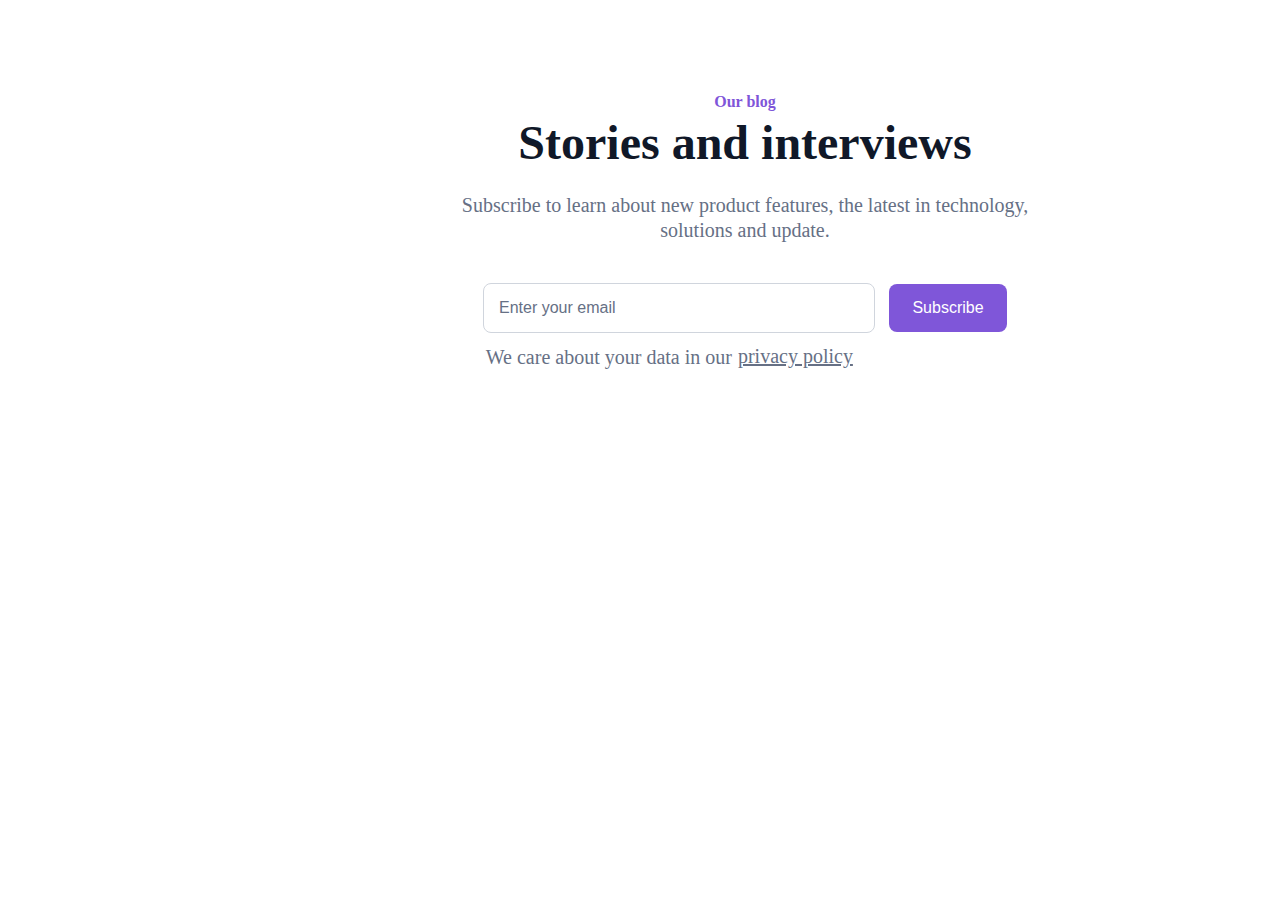
==== Dabira Adetunji/index.html @ af64d30d "added files and code language" ====
<!DOCTYPE html>
<html lang="en">
<head>
    <meta charset="UTF-8">
    <meta http-equiv="X-UA-Compatible" content="IE=edge">
    <meta name="viewport" content="width=device-width, initial-scale=1.0">
    <title>Miniproject</title>
    <link rel="stylesheet" href="./Stylesheet.css">
</head>
<body>
    <!--The banner section starts here-->
    <div class="Container">
        <div class="Padding">
            <div class="Content">
               <div class="Banner-text"> <span>Our blog</span>
                <h1>Stories and interviews</h1>
                <p>Subscribe to learn about new product features, the latest in technology, <br> solutions and update.</p> 
            </div>
                <div class="Srch-box">
                    <form action="email">
                        <input type="email" placeholder="Enter your email"> <button>Subscribe</button>
                    </form>
                </div>
                <div class="Para1"><p>We care about your data in our</p> <a href="#">privacy policy</a></div>

                <!--The web page Content starts here-->

        
                
        </div>
    </div>
    
</body>
</html>
---- Dabira Adetunji/Stylesheet.css ----
body {
  margin: 0;
  padding: 0;
  font-family: inter;
  color: black;
  text-decoration: none;
  width: auto;
  height: auto;
}

/*The Banner style starts here*/
.Container {
  width: 1440px;
  height: 488px;
  display: flex;
  justify-content: center;
  justify-items: center;
}

.Padding {
  padding: 96px 400px;
  display: flex;
  justify-content: center;
  align-items: center;
}
.Content {
  margin-top: 12px;
  text-align: center;
}

.Banner-text{
    margin-left: 50px;
}
.Content span {
  font-size: 16px;
  line-height: 24px;
  color: #7f56d9;
  font-weight: 700;
  margin-bottom: 14px;
}

.Content h1 {
  font-size: 48px;
  line-height: 60px;
  color: #101828;
  font-kerning: -2%;
  font-kerning: -15%;
  margin-top: -0.1px;
  margin-bottom: 0.1px;
}

.Content p {
  font-size: 20px;
  line-height: 25px;
  color: #667085;
  margin-bottom: 40px;
}

.Srch-box{
    margin-left: 100px;
    
}

.Srch-box input{
width: 360px;
height: 48px;
border: 1px #D0D5DD solid;
border-radius: 8px;
padding: 0px 15px;
margin-left: -50px;
}

::-webkit-input-placeholder{
    font-size: 16px;
    color: #667085;
    font-weight: 10%;
}

.Srch-box button{
    text-decoration: none;
    background-color: #7f56d9;
    border: none;
    border-radius: 8px;
    font-size: 16px;
    color: white;
    width: 118px;
    height: 48px;
    margin-left: 10px;
}

.Para1{
    display: flex;
    flex-direction: row;
    font-size: 20px;
    margin-left: 74px;
}


.Para1 a{
     margin: 12px 0px 0px 6px; 
    color: #667085;
    
}

.Para1 p{
    margin-top: 12px;
}

/*The Web page style starts here*/
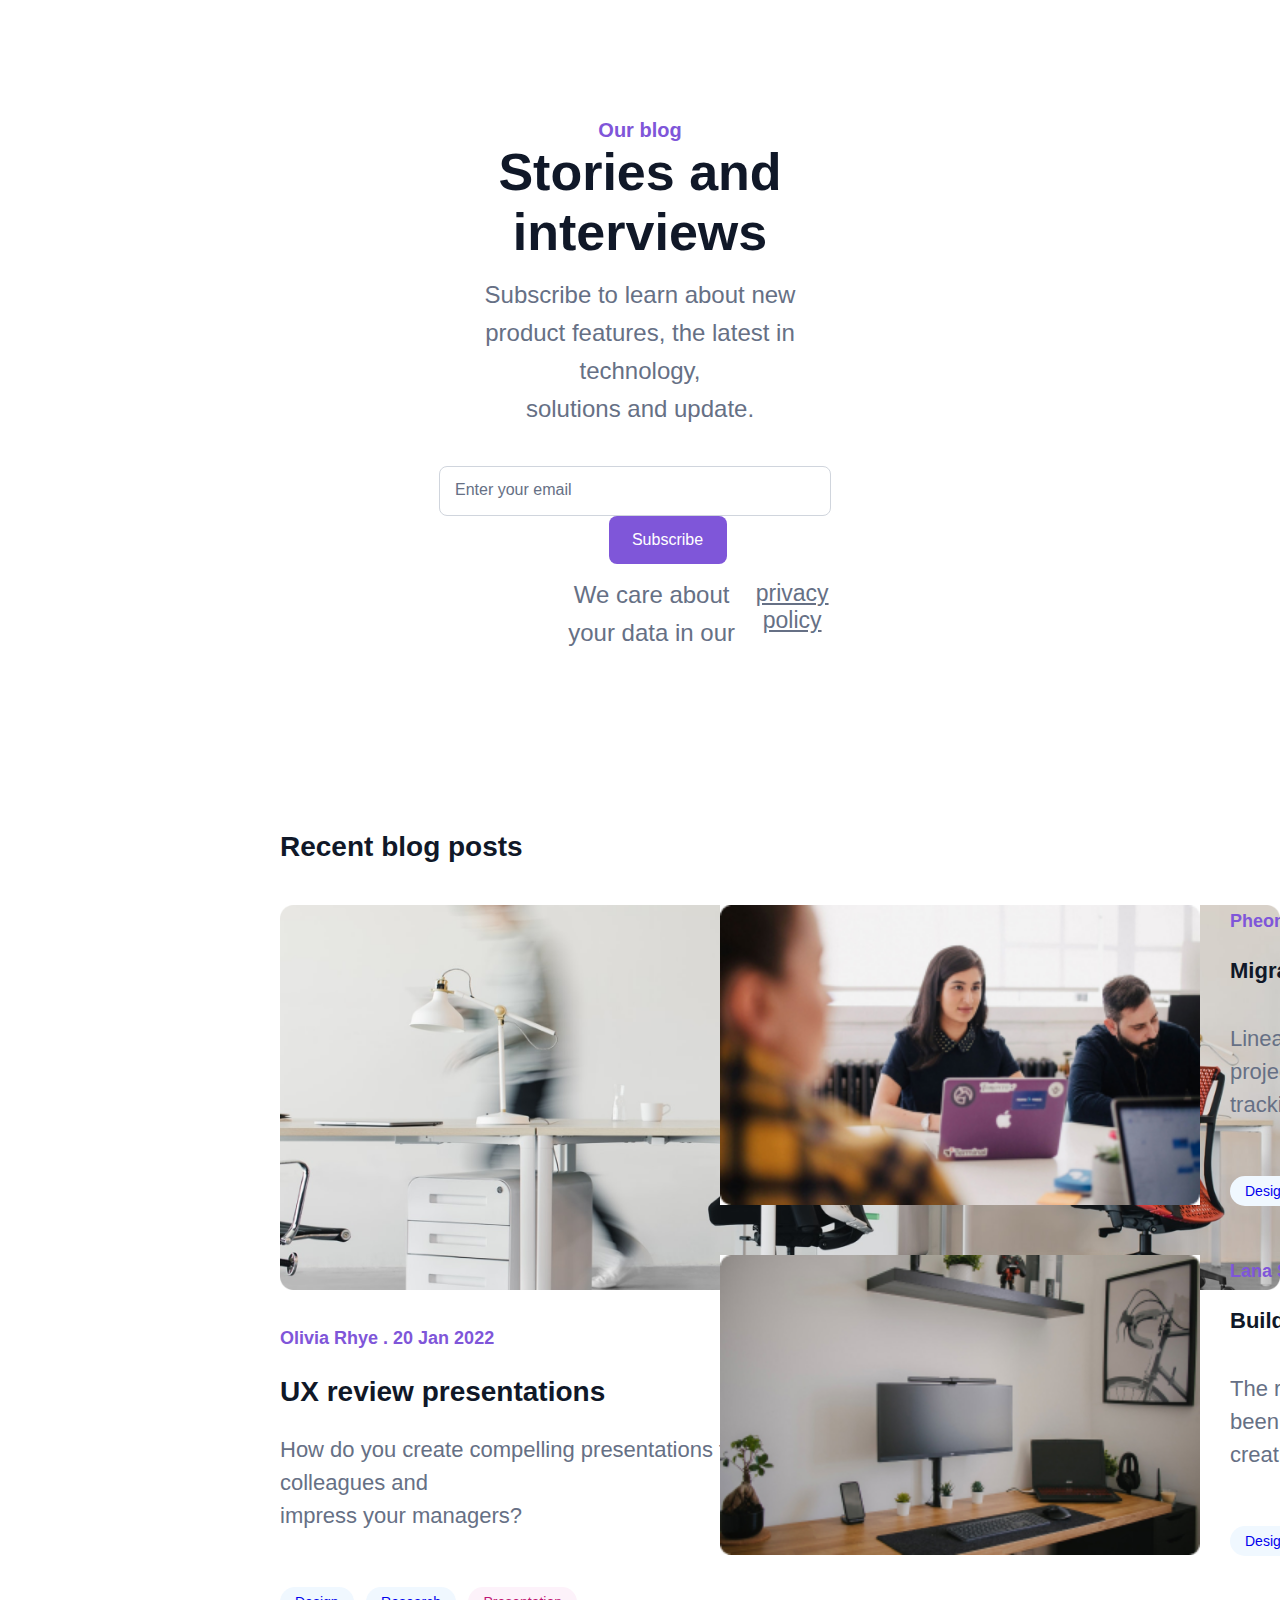
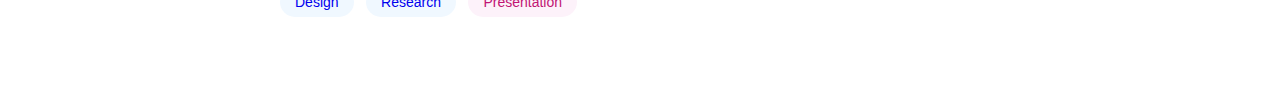
==== commit 46f77486: "Code edited" ====
--- a/Dabira Adetunji/index.html
+++ b/Dabira Adetunji/index.html
@@ -11,24 +11,70 @@
     <!--The banner section starts here-->
     <div class="Container">
         <div class="Padding">
-            <div class="Content">
-               <div class="Banner-text"> <span>Our blog</span>
+            <section class="Section1">
+        <div class="Sect1-padding">
+            <div class="Sect1-content">
+                <span>Our blog</span>
                 <h1>Stories and interviews</h1>
                 <p>Subscribe to learn about new product features, the latest in technology, <br> solutions and update.</p> 
-            </div>
+    
                 <div class="Srch-box">
                     <form action="email">
                         <input type="email" placeholder="Enter your email"> <button>Subscribe</button>
                     </form>
                 </div>
                 <div class="Para1"><p>We care about your data in our</p> <a href="#">privacy policy</a></div>
+            </section>
 
-                <!--The web page Content starts here-->
+             <!--The web page Content starts here-->
+    <section class="Section2">
+        <h2 class="Sect2-heading"> Recent blog posts</h2>
 
-        
-                
+           <div class="Cards-1">
+               <div class="Left-card">
+                   <div class="Left-card-content">
+                       <img src="./imag(1).png" alt="Card1" width="1000px"> <br>
+                       <span>Olivia Rhye <strong>.</strong> 20 Jan 2022</span>
+                       <h2>UX review presentations</h2>
+                       <p>How do you create compelling presentations that wow your colleagues and <br> impress your managers?</p>
+                       <a href="#" id="anchor-1">Design</a>
+                       <a href="#"id="anchor-2" >Research</a>
+                       <a href="#" id="anchor-3">Presentation</a>
+                   </div>
+               </div>
+
+               <div class="Right-card">
+                   <div class="Right-card-content">
+
+                       <div class="Right-card-1">
+                          <img src="./img(2).jpg" alt="Card2"> <br>
+                          <div class="Right-card-1-content1">
+                            <span>Pheonix Baker <strong>.</strong> 19 Jan 2022</span>
+                           <h3>Migrating to Linear 101</h3>
+                           <p>Linear helps streamline software <br> projects, sprints, tasks, and bug <br> tracking. Here's how to get...</p>
+                           <a href="#" id="anchor-4">Design</a>
+                           <a href="#" id="anchor-5">Research</a></div> 
+                       </div>
+
+                       <div class="Right-card-2">
+                           <img src="./img(3).jpg" alt="Card4"> <br>
+                           <div class="Right-card-1-content2">
+                               <span>Lana Steiner <strong>.</strong> 18 Jan 2022</span>
+                              <h3>Building your API Stack</h3>
+                              <p>The rise of RESTful APIs has <br> been met by a rise in tools for <br> creating, testing, and manag...</p>
+                              <a href="#"id="anchor-6" >Design</a>
+                              <a href="#" id="anchor-7">Research</a></div> 
+                       </div>
+                   </div>
+               </div>
+           </div>
+</section>
+
         </div>
-    </div>
+        </div>
+
+
+            
     
 </body>
 </html>--- a/Dabira Adetunji/Stylesheet.css
+++ b/Dabira Adetunji/Stylesheet.css
@@ -1,64 +1,72 @@
 body {
   margin: 0;
   padding: 0;
-  font-family: inter;
+  font-family: sans-serif;
   color: black;
   text-decoration: none;
-  width: auto;
+  max-width: 100%;
   height: auto;
 }
 
 /*The Banner style starts here*/
 .Container {
+  max-width: 100%;
+  height: 1318px;
+}
+.Padding{
+  padding: 20px 50px;
+}
+
+.Sect1{
   width: 1440px;
   height: 488px;
   display: flex;
   justify-content: center;
   justify-items: center;
-}
-
-.Padding {
+  
+}
+
+.Sect1-padding {
   padding: 96px 400px;
   display: flex;
   justify-content: center;
   align-items: center;
 }
-.Content {
-  margin-top: 12px;
+
+
+.Sect1-content {
+  margin-top: 2px;
   text-align: center;
 }
 
-.Banner-text{
-    margin-left: 50px;
-}
-.Content span {
-  font-size: 16px;
+
+.Sect1-content span {
+  font-size: 20px;
   line-height: 24px;
   color: #7f56d9;
   font-weight: 700;
   margin-bottom: 14px;
 }
 
-.Content h1 {
-  font-size: 48px;
+.Sect1-content h1 {
+  font-size: 52px;
   line-height: 60px;
   color: #101828;
   font-kerning: -2%;
   font-kerning: -15%;
   margin-top: -0.1px;
-  margin-bottom: 0.1px;
-}
-
-.Content p {
-  font-size: 20px;
-  line-height: 25px;
+  margin-bottom: -10px;
+}
+
+.Sect1-content p {
+  font-size: 24px;
+  line-height: 38px;
   color: #667085;
-  margin-bottom: 40px;
+  margin-bottom: 38px;
 }
 
 .Srch-box{
-    margin-left: 100px;
-    
+    margin-left:45px;
 }
 
 .Srch-box input{
@@ -67,7 +75,7 @@
 border: 1px #D0D5DD solid;
 border-radius: 8px;
 padding: 0px 15px;
-margin-left: -50px;
+margin-left: -55px;
 }
 
 ::-webkit-input-placeholder{
@@ -92,13 +100,14 @@
     display: flex;
     flex-direction: row;
     font-size: 20px;
-    margin-left: 74px;
+    margin-left: 110px;
 }
 
 
 .Para1 a{
-     margin: 12px 0px 0px 6px; 
+     margin: 16px 0px 0px 9px; 
     color: #667085;
+    font-size: 23px;
     
 }
 
@@ -106,7 +115,127 @@
     margin-top: 12px;
 }
 
+
 /*The Web page style starts here*/
-
-
-
+.Section2{
+  width: 100%;
+  height: auto;
+  margin-top: 20px;
+  padding: 0px 230px 80px;
+  float: left;
+}
+
+.Cards-1{
+  float: left;
+  width: 100%;
+}
+
+.Right-card-content{
+  width: 50%;
+  float: left;
+  margin-left: -150px;
+}
+
+
+.Left-card-content{
+  width: 50%;
+  float: left;
+}
+
+.Right-card-1,
+.Right-card-2{
+  height: 250px;
+   margin-bottom: 100px;
+}
+
+.Right-card img{
+  height: 300px;
+  width: auto;
+}
+
+.Right-card-1-content1,
+.Right-card-1-content2{
+  position: relative;
+  left: 510px;
+  bottom: 300px;
+}
+
+.Section2 h2{
+  font-size:28px ;
+  line-height:36px ;
+  color: #101828;
+  font-weight: bold;
+
+}
+.Sect2-heading{
+  margin-bottom:40px;
+}
+
+.Section2 h3{
+  font-size: 22px;
+  line-height:32px ;
+  color: #101828;
+  font-weight: bold;
+  margin-bottom: 35px;
+}
+
+.Section2 span{
+  font-size: 18px;
+  line-height: 24px;
+  color: #7f56d9;
+  font-weight: 700;
+  margin-bottom: 16px;
+}
+
+.Left-card img{
+  margin-bottom: 32px;
+}
+
+.Section2 p{
+  font-size: 22px;
+  line-height: 33px;
+  color: #667085;
+  margin-bottom: 60px;
+}
+
+.Section2 a{
+  text-decoration: none;
+  font-size: 14px;
+  line-height: 20px;
+  margin-right: 8px;
+  border: none;
+  border-radius: 16px;
+  background-color: aliceblue;
+  padding: 7px 15px;
+}
+
+#anchor-3,
+#anchor-5,
+#anchor-7{
+  color: #C11574;
+  background-color: #FDF2FA;
+ 
+}
+
+#anchr-1{
+  color: #6941c6;
+  background-color: #F9F5FF;
+}
+
+
+#anchr-2{
+  color: #3538CD;
+  background-color: #EEF4FF;
+}
+
+
+#anchr-4{
+  color: #FDF9FF;
+  background-color: #026AA2;
+}
+
+
+#anchr-6{
+  color: #ECFDF3;
+  background-color: #027A48;
+}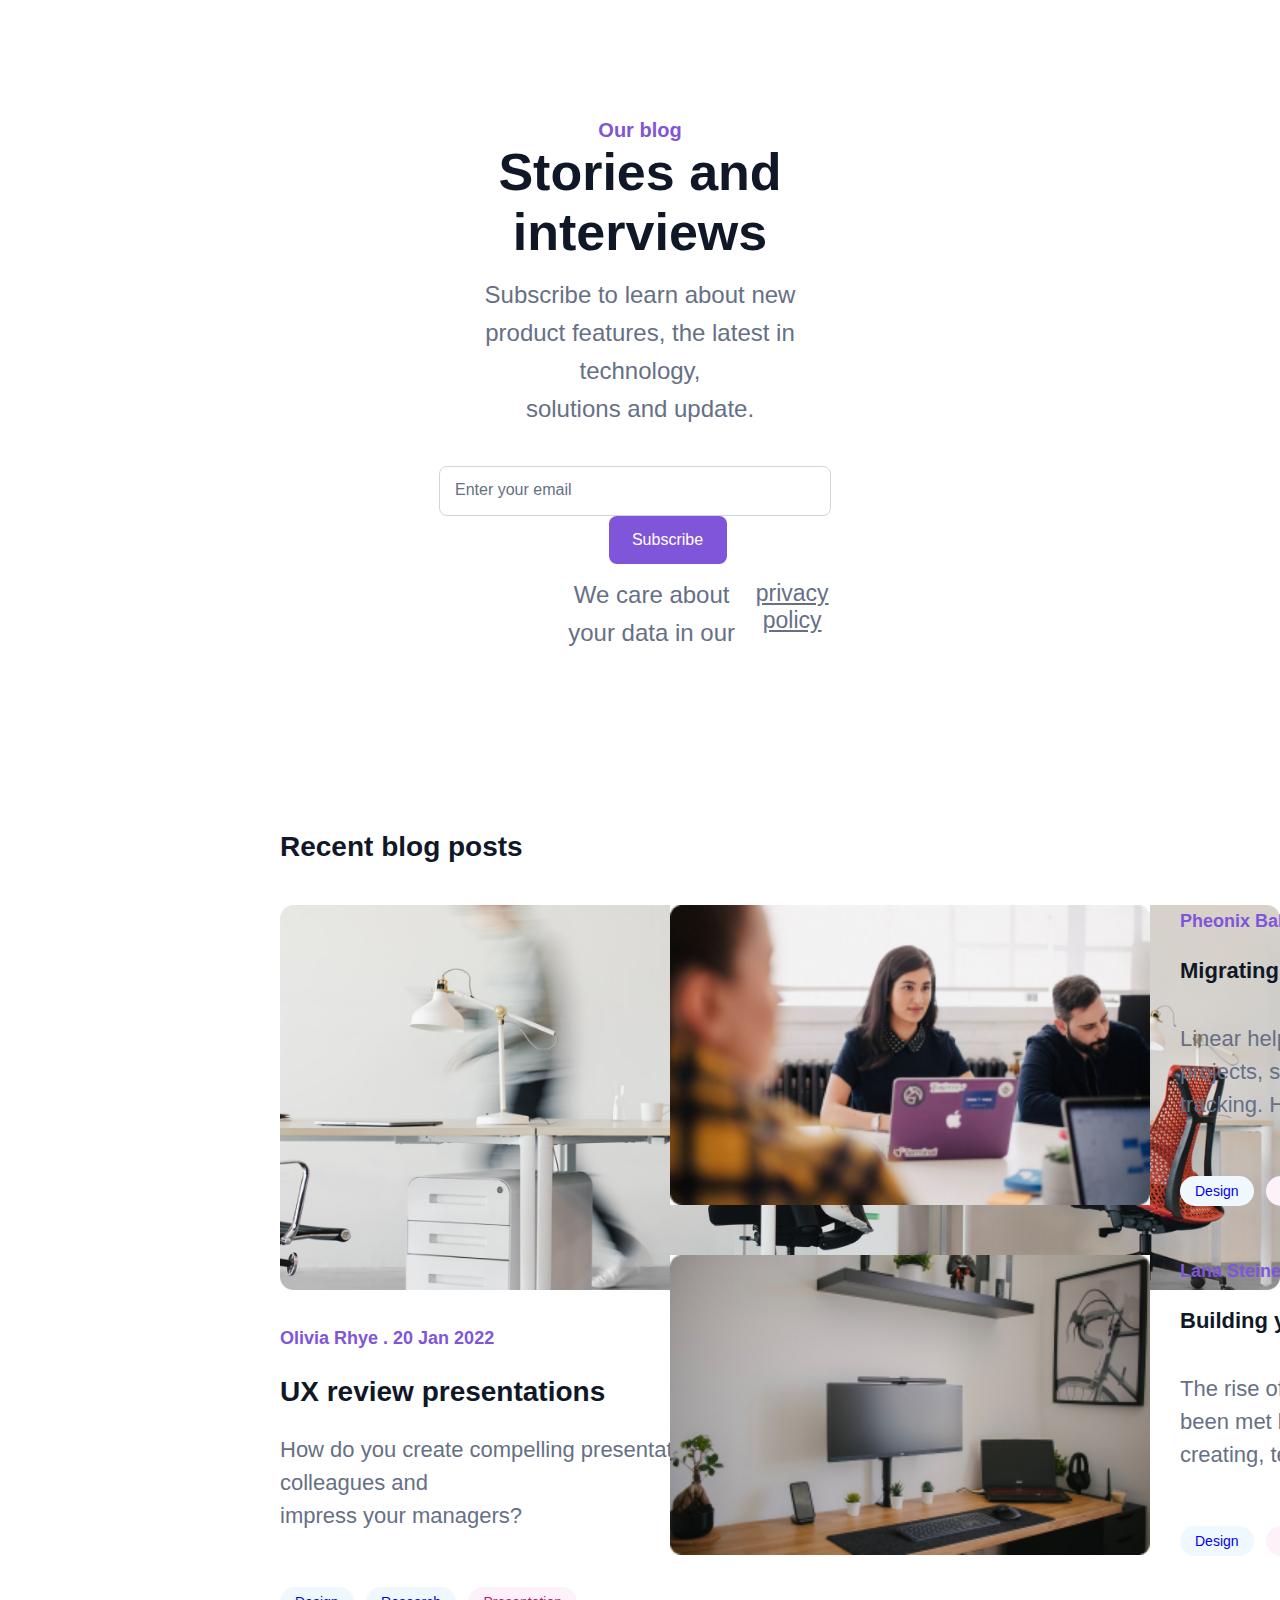
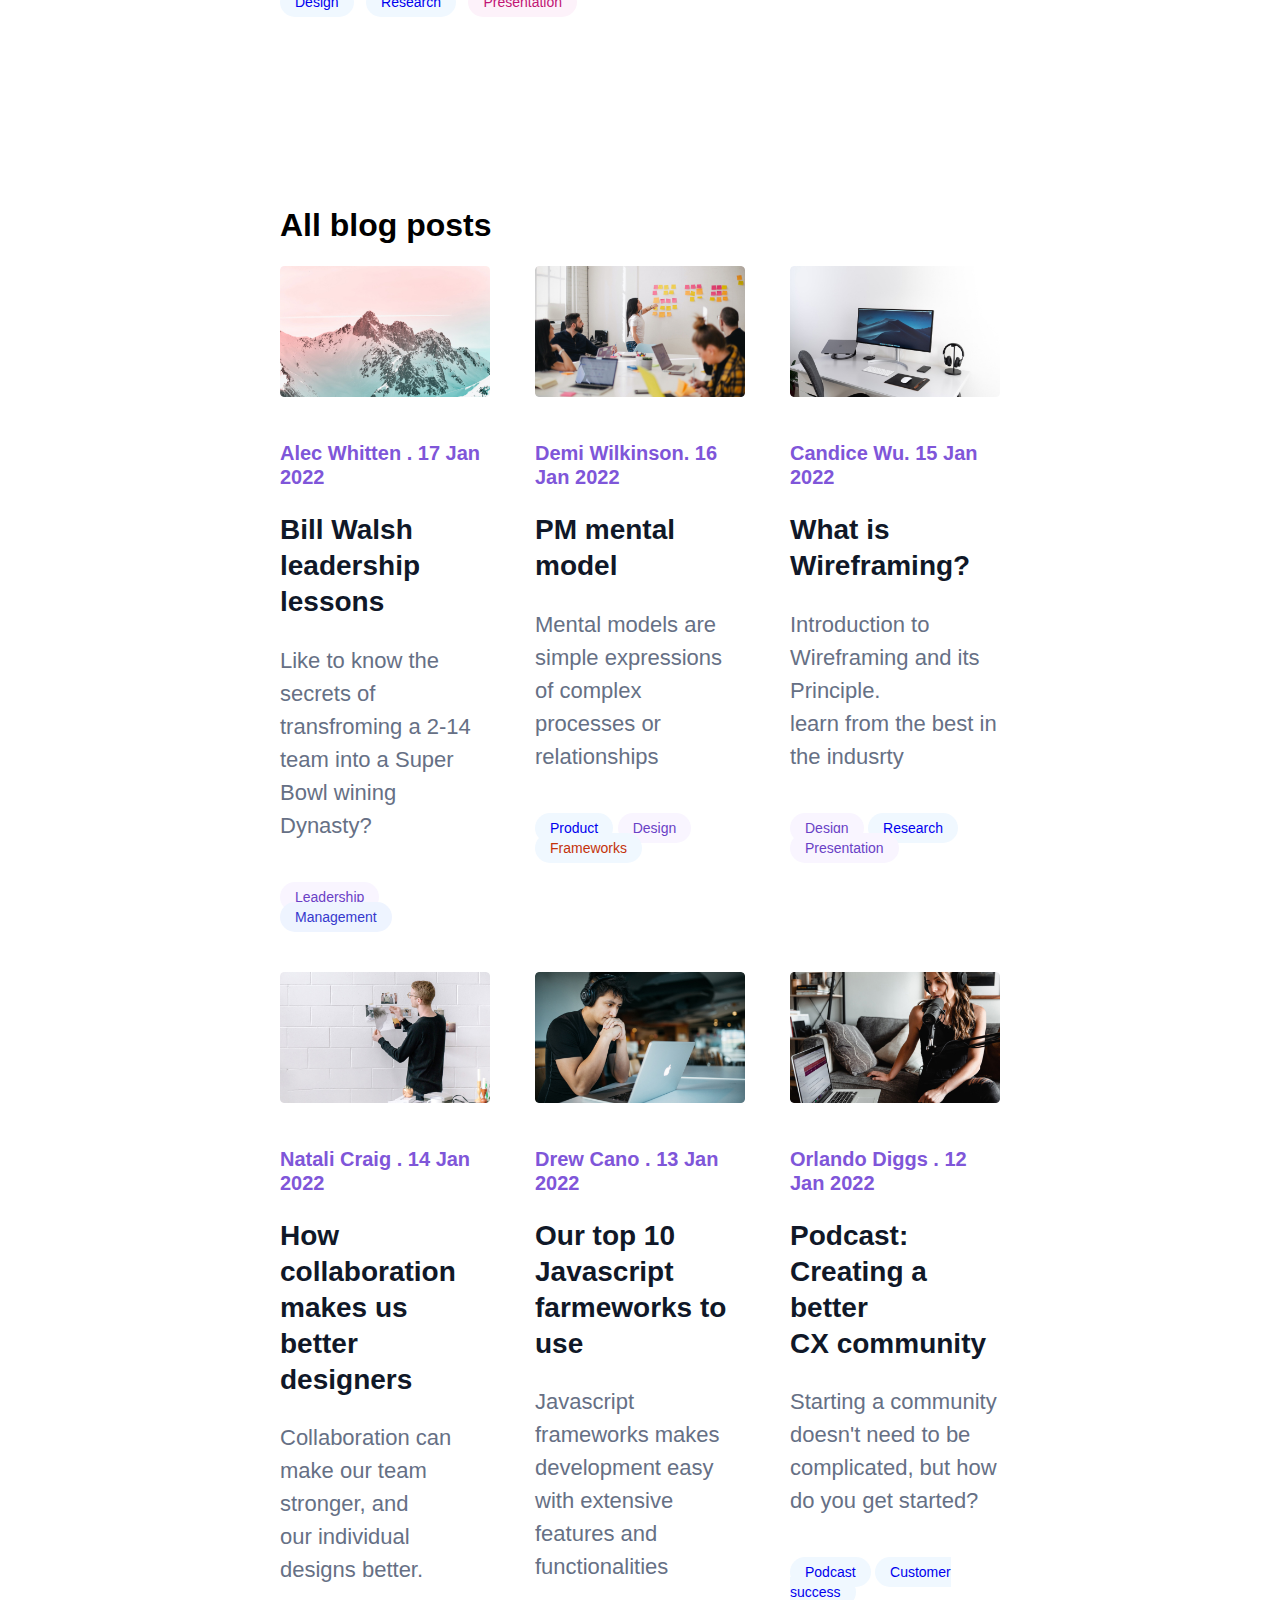
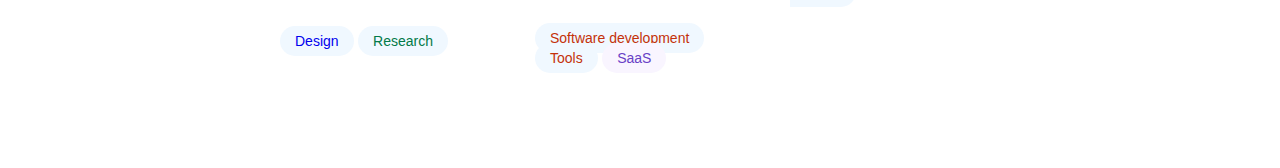
==== commit 65706838: "Final edit" ====
--- a/Dabira Adetunji/index.html
+++ b/Dabira Adetunji/index.html
@@ -69,7 +69,75 @@
                </div>
            </div>
 </section>
+<!--This is where Section 3 starts-->
 
+<section class="section3">
+<div class="Cards-2">
+<h1>All blog posts</h1>
+
+<div class="Grids">
+    <div class="Grid-1">
+        <img src="./img(4).jpg" alt="Card-4"> <br>
+        <span>Alec Whitten <strong>.</strong> 17 Jan 2022</span>
+                       <h2>Bill Walsh leadership lessons</h2>
+                       <p>Like to know the secrets of transfroming a 2-14 <br> team into a Super Bowl wining Dynasty?</p>
+                       <a href="#" id="tag-1">Leadership</a>
+                       <a href="#"id="tag-2" >Management</a>
+                      
+    </div>
+
+    <div class="Grid-2">
+        <img src="./img(5).jpg" alt="Card-5"> <br>
+        <span>Demi Wilkinson<strong>.</strong> 16 Jan 2022</span>
+                       <h2>PM mental model</h2>
+                       <p>Mental models are simple expressions of complex <br> processes or relationships</p>
+                       <a href="#" id="tag-3">Product</a>
+                       <a href="#"id="tag-4" >Design</a>
+                       <a href="#" id="tag-5">Frameworks</a>
+    </div>
+
+    <div class="Grid-3">
+        <img src="./img(6).jpg" alt="Card-6"> <br>
+        <span>Candice Wu<strong>.</strong> 15 Jan 2022</span>
+                       <h2>What is Wireframing?</h2>
+                       <p>Introduction to Wireframing and its Principle. <br> learn from the best in the indusrty</p>
+                       <a href="#" id="tag-6">Design</a>
+                       <a href="#"id="tag-7" >Research</a>
+                       <a href="#" id="tag-8">Presentation</a>
+    </div>
+
+    <div class="Grid-4">
+        <img src="./img(7).jpg" alt="Card-7"> <br>
+        <span>Natali Craig <strong>.</strong> 14 Jan 2022</span>
+                       <h2> How collaboration makes us <br> better designers</h2>
+                       <p>Collaboration can make our team stronger, and  <br> our individual designs better.</p>
+                       <a href="#" id="tag-9">Design</a>
+                       <a href="#"id="tag-10" >Research</a>
+                      
+    </div>
+
+    <div class="Grid-5">
+        <img src="./img(8).jpg" alt="Card-8"> <br>
+        <span>Drew Cano <strong>.</strong> 13 Jan 2022</span>
+                       <h2>Our top 10 Javascript <br> farmeworks to use </h2>
+                       <p>Javascript frameworks makes development easy <br> with extensive features and functionalities </p>
+                       <a href="#" id="tag-11">Software development</a>
+                       <a href="#"id="tag-12" >Tools</a>
+                       <a href="#" id="tag-13">SaaS</a>
+    </div>
+
+    <div class="Grid-6">
+        <img src="./img(9).jpg" alt="Card-9"> <br>
+        <span>Orlando Diggs <strong>.</strong> 12 Jan 2022</span>
+                       <h2>Podcast: Creating a better <br> CX community</h2>
+                       <p>Starting a community doesn't need to be  <br> complicated, but how do you get started?</p>
+                       <a href="#" id="anchor-1">Podcast</a>
+                       <a href="#"id="anchor-2" >Customer success</a>
+                      
+    </div>
+</div>
+</div>
+</section>
         </div>
         </div>
 
--- a/Dabira Adetunji/Stylesheet.css
+++ b/Dabira Adetunji/Stylesheet.css
@@ -116,7 +116,7 @@
 }
 
 
-/*The Web page style starts here*/
+/*Section 2 style starts here*/
 .Section2{
   width: 100%;
   height: auto;
@@ -133,7 +133,7 @@
 .Right-card-content{
   width: 50%;
   float: left;
-  margin-left: -150px;
+  margin-left: -200px;
 }
 
 
@@ -238,4 +238,109 @@
 #anchr-6{
   color: #ECFDF3;
   background-color: #027A48;
-}+}
+
+/* Section 3 style starts here */
+.Cards-2{
+  padding: 1000px 230px 80px;
+  max-width: 100%;
+}
+.Grids img{
+  width: 100%;
+  margin-bottom: 40px;
+}
+
+.Card-2 h1{
+  font-size:28px ;
+  line-height:36px ;
+  color: #101828;
+  font-weight: bold;
+}
+
+.Card-2 h2{
+  font-size:28px ;
+  line-height:36px ;
+  color: #101828;
+  font-weight: bold;
+  margin-bottom: 40px;
+
+}
+
+.Grids{
+  display: grid;
+  grid-template-columns: repeat(3, 1fr);
+  gap: 45px;
+  flex-wrap: warp;
+}
+ 
+.Grids span{
+  font-size: 20px;
+  line-height: 24px;
+  color: #7f56d9;
+  font-weight: 700;
+  margin-bottom: 50px;
+  
+}
+
+.Grids h2{
+  font-size:28px ;
+  line-height:36px ;
+  color: #101828;
+  font-weight: bold;
+  
+}
+
+.Grids p{
+  font-size: 22px;
+  line-height: 33px;
+  color: #667085;
+  margin-bottom: 45px;
+}
+
+.Grids a{
+  text-decoration: none;
+  font-size: 14px;
+  line-height: 20px;
+  margin: 0px 8px px 0px;
+  border: none;
+  border-radius: 16px;
+  background-color: aliceblue;
+  padding: 7px 15px;
+}
+
+#tag-1, #tag-6, 
+#tag-8,#tag-4,
+ #tag-13{
+color: #6941c6;
+background-color:#F9F5FF;
+} 
+
+#tag-2,
+ #tag-14{
+color: #3538CD;
+background-color:#EEF4FF;
+} 
+
+#tag-1{
+color: #026AA2;
+background-color:#F0F9FF;
+} 
+
+#tag-5, #tag-11, 
+#tag-12{
+color: #C4320A;
+background: color #FFF6ED;
+} 
+
+#tag-10{
+color: #027A48;
+background: color #ECFDF3;
+} 
+
+#tag-1, #tag-6, 
+#tag-8, #tag-13{
+color: #6941c6;
+background-color:#F9F5FF;
+} 
+
+
